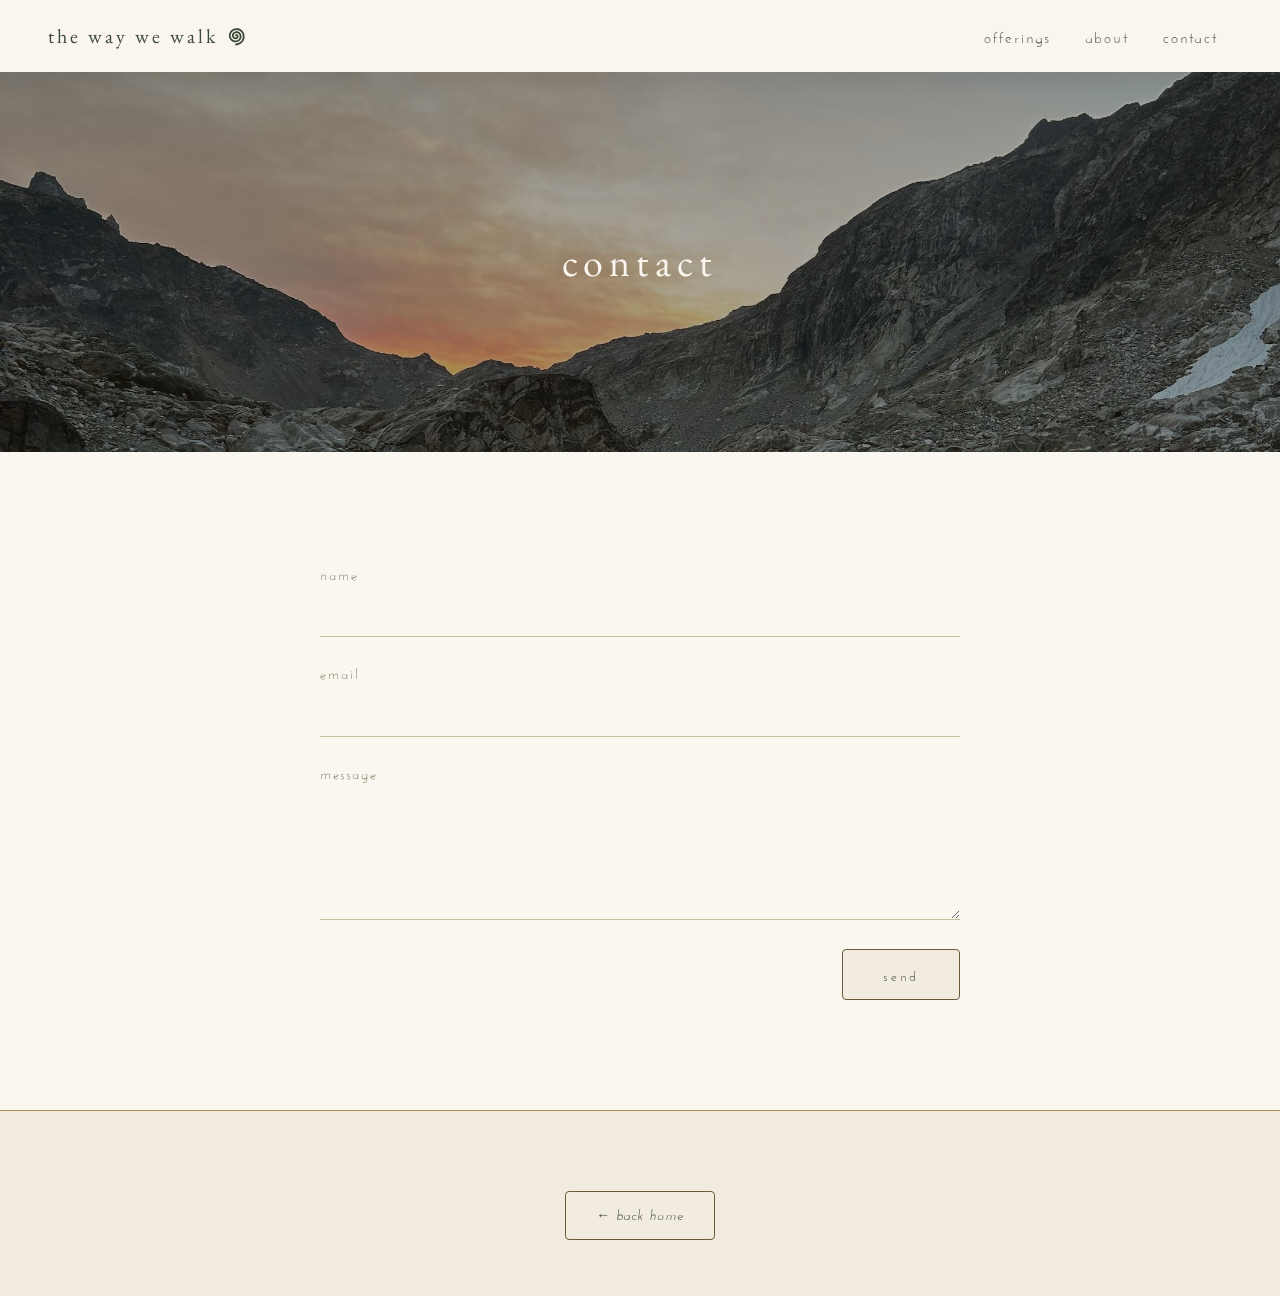
==== contact.html @ c04e2c0a "Split contact into its own page Contact form moves off the home page onto a new contact.html (mirror" ====
<!doctype html>
<html lang="en">
  <head>
    <title>Contact — The Way We Walk</title>
    <meta charset="UTF-8" />
    <meta name="viewport" content="width=device-width, initial-scale=1" />
    <link
      rel="stylesheet"
      href="https://fonts.googleapis.com/css2?family=EB+Garamond:ital,wght@0,400;0,500;0,600;1,400;1,500&display=swap"
    />
    <link rel="stylesheet" href="style.css" />
    <link
      rel="icon"
      type="image/svg+xml"
      href="data:image/svg+xml,<svg xmlns='http://www.w3.org/2000/svg' viewBox='0 0 20 20'><rect width='20' height='20' rx='4' fill='%23FAF7F0'/><path d='M10.00,9.20 L10.29,9.09 L10.65,9.10 L11.02,9.26 L11.35,9.56 L11.57,10.00 L11.64,10.53 L11.52,11.10 L11.19,11.64 L10.68,12.08 L10.00,12.34 L9.23,12.37 L8.44,12.14 L7.73,11.65 L7.19,10.91 L6.89,10.00 L6.90,8.99 L7.23,7.99 L7.90,7.11 L8.85,6.46 L10.00,6.12 L11.25,6.16 L12.46,6.61 L13.51,7.45 L14.28,8.61 L14.65,10.00 L14.57,11.48 L14.01,12.91 L13.00,14.14 L11.63,15.01 L10.00,15.42 L8.28,15.30 L6.63,14.63 L5.24,13.46 L4.26,11.87 L3.81,10.00 L3.97,8.04 L4.74,6.18 L6.09,4.62 L7.90,3.53 L10.00,3.04 L12.20,3.23 L14.27,4.12 L16.00,5.64 L17.21,7.66 L17.73,10.00 L17.50,12.44 L16.50,14.72 L14.82,16.63 L12.58,17.94 L10.00,18.50' stroke='%232A2A24' stroke-width='1.7' stroke-linecap='round' fill='none'/></svg>"
    />
  </head>
  <body>
    <!-- Navbar is injected by navbar.js (shared across pages). -->
    <div class="site-nav nav-sticky" id="site-nav"></div>
    <script src="js/navbar.js"></script>

    <!-- Banner -->
    <div class="parallax-band parallax-contact">
      <span class="banner-title">contact</span>
    </div>

    <div class="section-contact" id="contact">
      <form
        id="contactForm"
        name="contact"
        method="POST"
        data-netlify="true"
        netlify-honeypot="bot-field"
        action="/thank-you.html"
      >
        <input type="hidden" name="form-name" value="contact" />
        <p hidden><label>Don't fill this out: <input name="bot-field" /></label></p>
        <div class="form-field">
          <label class="form-label" for="contact-name">name</label>
          <input class="form-input" type="text" required name="name" id="contact-name" />
        </div>
        <div class="form-field">
          <label class="form-label" for="contact-email">email</label>
          <input class="form-input" type="email" required name="email" id="contact-email" />
        </div>
        <div class="form-field">
          <label class="form-label" for="contact-message">message</label>
          <textarea class="form-textarea" required name="message" id="contact-message" rows="4"></textarea>
        </div>
        <div class="form-actions">
          <button type="submit" class="btn btn-contact-submit">send</button>
        </div>
      </form>
    </div>

    <footer class="site-footer">
      <a href="index.html" class="btn btn-footer btn-footer-italic">&larr; back home</a>
    </footer>
  </body>
</html>
---- style.css ----
/* ---------------------------------------------------------------------------
   Fonts. EB Garamond (display/headline face) is loaded via Google Fonts in
   each page's <head>. Josefin Sans (body & UI text) is self-hosted, see
   fonts/josefin-sans.
--------------------------------------------------------------------------- */
@font-face {
  font-family: "Josefin Sans";
  src: url("fonts/josefin-sans/JosefinSans-Light.ttf") format("truetype");
  font-weight: 300;
  font-style: normal;
  font-display: swap;
}
@font-face {
  font-family: "Josefin Sans";
  src: url("fonts/josefin-sans/JosefinSans-LightItalic.ttf") format("truetype");
  font-weight: 300;
  font-style: italic;
  font-display: swap;
}
@font-face {
  font-family: "Josefin Sans";
  src: url("fonts/josefin-sans/JosefinSans-Regular.ttf") format("truetype");
  font-weight: 400;
  font-style: normal;
  font-display: swap;
}
@font-face {
  font-family: "Josefin Sans";
  src: url("fonts/josefin-sans/JosefinSans-Italic.ttf") format("truetype");
  font-weight: 400;
  font-style: italic;
  font-display: swap;
}
@font-face {
  font-family: "Josefin Sans";
  src: url("fonts/josefin-sans/JosefinSans-SemiBold.ttf") format("truetype");
  font-weight: 600;
  font-style: normal;
  font-display: swap;
}
@font-face {
  font-family: "Josefin Sans";
  src: url("fonts/josefin-sans/JosefinSans-SemiBoldItalic.ttf") format("truetype");
  font-weight: 600;
  font-style: italic;
  font-display: swap;
}

/* ---------------------------------------------------------------------------
   Design tokens
--------------------------------------------------------------------------- */
:root {
  --cream: #faf7f0;
  --card-white: #ffffff;
  --band-tint: #f1ecdf;
  --text-primary: #3a3b33;
  --text-body: #4b4c42;
  --muted-1: #6b6f63;
  --muted-2: #9a8f6e;
  --muted-3: #8a8266;
  --forest: #3b4a34;
  --forest-dark: #2a3327;
  --gold: #b08b57;
  --brown: #6b5a3a;
  --moss: #5c6b42;
  --moss-bg-1: rgba(107, 122, 79, 0.1);
  --moss-bg-2: rgba(107, 122, 79, 0.12);
  --input-line: #c9be9f;
}

/* ---------------------------------------------------------------------------
   Base
--------------------------------------------------------------------------- */
html {
  scroll-behavior: smooth;
  /* Guard against horizontal scrolling. Applied to <html>, NOT <body>: putting
     it on the (100%-height) body turns the body into its own scroll container,
     which stops window scroll events from firing and breaks the
     navbar-on-scroll color change and the mobile parallax. */
  overflow-x: hidden;
  height: 100%;
}

body {
  margin: 0;
  height: 100%;
  font-family: "Josefin Sans", sans-serif;
  font-size: 17px;
  line-height: 1.6;
  color: var(--text-primary);
  /* Explicit, since a top-level tab defaults unstyled areas to opaque white
     regardless of OS dark mode, but a cross-origin iframe doesn't reliably
     get the same treatment in Safari — without this, whatever's behind the
     embedding page's iframe container shows through instead. */
  background-color: var(--cream);
}

/* Faint paper-grain texture, home page only (matches the reference exactly —
   the other pages' background is a flat color with no texture). */
body.textured {
  background: var(--cream)
    url("data:image/svg+xml;utf8,<svg xmlns=%22http://www.w3.org/2000/svg%22 width=%22200%22 height=%22200%22><filter id=%22n%22><feTurbulence type=%22fractalNoise%22 baseFrequency=%220.85%22 numOctaves=%222%22 stitchTiles=%22stitch%22/></filter><rect width=%22200%22 height=%22200%22 filter=%22url(%23n)%22 opacity=%220.035%22/></svg>");
}

img {
  max-width: 100%;
}

a {
  color: var(--brown);
  text-decoration: none;
}
a:hover {
  color: var(--moss);
}
::selection {
  background: var(--gold);
  color: #fff;
}

.serif {
  font-family: "EB Garamond", serif;
}

@keyframes sway {
  0%,
  100% {
    transform: rotate(-2deg) translateY(0);
  }
  50% {
    transform: rotate(2deg) translateY(-2px);
  }
}

/* ---------------------------------------------------------------------------
   Icons — the hand-drawn spiral motif (nav wordmark, hero, favicon). Color
   is left to inherit from context (nav dark/light state, hero white) rather
   than fixed, since it now renders on both light and dark backgrounds.
--------------------------------------------------------------------------- */
.spiral-icon {
  width: 20px;
  height: 20px;
  flex-shrink: 0;
}

/* ---------------------------------------------------------------------------
   Nav
--------------------------------------------------------------------------- */
.site-nav {
  top: 0;
  left: 0;
  right: 0;
  z-index: 20;
  transition:
    background 0.4s ease,
    box-shadow 0.4s ease;
}
.site-nav.nav-fixed {
  position: fixed;
  background: transparent;
  box-shadow: none;
}
.site-nav.nav-fixed.scrolled {
  background: #faf6efee;
  box-shadow: 0 4px 20px rgba(30, 25, 10, 0.08);
}
.site-nav.nav-sticky {
  position: sticky;
  background: #faf6efee;
  box-shadow: 0 4px 20px rgba(30, 25, 10, 0.08);
}

.nav-inner {
  max-width: 1800px;
  margin: 0 auto;
  display: flex;
  align-items: center;
  justify-content: space-between;
  padding: 0 48px;
  height: 72px;
}

.nav-wordmark {
  display: flex;
  align-items: center;
  gap: 8px;
  font-family: "EB Garamond", serif;
  font-size: 20px;
  letter-spacing: 3px;
  transition:
    color 0.4s ease,
    opacity 0.4s ease;
}
.nav-wordmark-light {
  color: #faf6ef;
}
.nav-wordmark-dark {
  color: var(--forest);
}

/* Wordmark+icon and nav links share one reveal trigger — both hidden until
   scrolled past the hero, then fade in together with the nav background. */
.nav-reveal-hidden {
  opacity: 0;
}
.nav-reveal-visible {
  opacity: 1;
}

.nav-links {
  display: flex;
  align-items: center;
  gap: 6px;
  height: 100%;
  transition: opacity 0.4s ease;
}
.nav-link {
  display: flex;
  align-items: center;
  height: 100%;
  box-sizing: border-box;
  padding: 0 14px;
  font-size: 15px;
  letter-spacing: 2px;
  transition:
    color 0.3s ease,
    background 0.3s ease;
}
.nav-link:hover {
  color: var(--moss);
  background: var(--moss-bg-2);
}
.nav-link-light {
  color: #faf6ef;
}
.nav-link-dark {
  color: var(--text-body);
}
.nav-link-active {
  color: var(--forest);
}

@media (max-width: 600px) {
  .nav-inner {
    padding: 0 20px;
  }
  .nav-links {
    gap: 0;
  }
  .nav-link {
    padding: 0 10px;
    font-size: 13px;
    letter-spacing: 1.5px;
  }
  .nav-wordmark {
    font-size: 17px;
    letter-spacing: 2px;
  }
}

/* ---------------------------------------------------------------------------
   Parallax bands
--------------------------------------------------------------------------- */
.parallax-band {
  background-attachment: fixed;
  background-position: center;
  background-repeat: no-repeat;
  background-size: cover;
}

.parallax-hero {
  background-image:
    linear-gradient(180deg, rgba(38, 28, 14, 0.2) 0%, rgba(38, 28, 14, 0.55) 100%),
    url("images/hero.jpeg");
  /* Tuned to center the three hikers in the source photo while preserving
     its aspect ratio — do not simplify to cover/center. */
  background-position: 75% 35%;
  background-size: 110% auto;
  min-height: 100vh;
  position: relative;
  display: flex;
  align-items: flex-end;
  justify-content: flex-end;
  text-align: center;
}

.parallax-about {
  background-image: linear-gradient(180deg, rgba(38, 28, 14, 0.4), rgba(38, 28, 14, 0.4)),
    url("images/about.jpeg");
  min-height: 380px;
  position: relative;
  display: flex;
  align-items: center;
  justify-content: center;
}

.parallax-contact {
  background-image: linear-gradient(180deg, rgba(38, 28, 14, 0.4), rgba(38, 28, 14, 0.4)),
    url("images/contact.jpeg");
  background-position: center 60%;
  min-height: 380px;
  position: relative;
  display: flex;
  align-items: center;
  justify-content: center;
}

.parallax-offerings {
  background-image: linear-gradient(180deg, rgba(20, 22, 16, 0.35), rgba(20, 22, 16, 0.35)),
    url("images/offerings.jpg");
  min-height: 380px;
  position: relative;
  display: flex;
  align-items: center;
  justify-content: center;
}

.banner-title {
  font-family: "EB Garamond", serif;
  font-size: 40px;
  color: #faf6ef;
  letter-spacing: 6px;
}

/* ---------------------------------------------------------------------------
   Hero
--------------------------------------------------------------------------- */
.hero-inner {
  padding: 0 8% 8.5% 0;
  transition: opacity 0.2s linear;
}
.hero-title-row {
  display: flex;
  align-items: center;
  gap: 14px;
  color: #faf6ef;
}
.hero-title {
  font-family: "EB Garamond", serif;
  font-weight: 400;
  font-size: clamp(18px, 2.5vw, 32px);
  color: #faf6ef;
  letter-spacing: 9px;
  line-height: 1.15;
  text-shadow:
    0 2px 20px rgba(0, 0, 0, 0.45),
    0 1px 4px rgba(0, 0, 0, 0.3);
}
.hero-spiral {
  flex-shrink: 0;
}

/* ---------------------------------------------------------------------------
   Scroll reveal (home page only)
--------------------------------------------------------------------------- */
.reveal {
  opacity: 0;
  transform: translateY(28px);
  transition:
    opacity 0.9s ease,
    transform 0.9s ease;
}
.reveal.is-visible {
  opacity: 1;
  transform: translateY(0);
}

/* ---------------------------------------------------------------------------
   Buttons — shared hover recipe site-wide: moss text/background/border.
--------------------------------------------------------------------------- */
.btn {
  display: inline-block;
  font-family: "Josefin Sans", sans-serif;
  text-decoration: none;
  cursor: pointer;
  border-radius: 4px;
  transition:
    background 0.3s ease,
    color 0.3s ease,
    border-color 0.3s ease;
}
.btn:hover {
  background: var(--moss-bg-1);
  color: var(--moss);
  border-color: var(--moss);
}

.btn-welcome-cta {
  padding: 14px 36px;
  border: 1px solid var(--forest);
  color: var(--forest);
  background: transparent;
  font-size: 17px;
  font-weight: 600;
  letter-spacing: 1.5px;
}
.btn-see-more {
  padding: 12px 28px;
  border: 1px solid var(--forest);
  color: var(--forest);
  background: transparent;
  font-size: 14px;
  letter-spacing: 1.5px;
}
.btn-contact-submit {
  float: right;
  padding: 14px 40px;
  background: var(--band-tint);
  color: var(--forest);
  border: 1px solid var(--brown);
  font-size: 13px;
  letter-spacing: 3px;
}
.btn-contact-submit:hover {
  background: var(--moss-bg-2);
}
.btn-footer {
  display: inline-block;
  padding: 12px 30px;
  border: 1px solid var(--brown);
  color: var(--forest);
  font-size: 14px;
  letter-spacing: 1px;
}
.btn-footer-italic {
  font-style: italic;
}
.btn-thankyou {
  padding: 14px 36px;
  border: 1px solid var(--forest);
  color: var(--forest);
  font-size: 12px;
  letter-spacing: 3px;
  text-transform: uppercase;
}

.italic-text {
  font-style: italic;
}

/* ---------------------------------------------------------------------------
   Welcome
--------------------------------------------------------------------------- */
.section-welcome {
  max-width: 720px;
  margin: 0 auto;
  padding: 120px 32px 100px;
  text-align: center;
}
.section-welcome-heading {
  margin-bottom: 18px;
}
.section-welcome-heading-text {
  font-family: "EB Garamond", serif;
  font-weight: 400;
  font-size: 30px;
  letter-spacing: 0.5px;
  color: var(--text-body);
}
.welcome-mountain {
  display: flex;
  justify-content: center;
  margin-top: 10px;
}
.welcome-mountain img {
  width: 90px;
  height: auto;
}
.section-welcome p {
  font-size: 19px;
  line-height: 1.9;
  color: var(--text-body);
}
.welcome-cta {
  margin-top: 40px;
}

/* ---------------------------------------------------------------------------
   About
--------------------------------------------------------------------------- */
.section-about {
  max-width: 1100px;
  margin: 0 auto;
  padding: 110px 32px;
}
.about-grid {
  display: flex;
  align-items: center;
  gap: 72px;
  flex-wrap: wrap;
}
.about-photo {
  flex: 1 1 340px;
  text-align: center;
}
.about-photo img {
  height: auto;
  display: block;
  margin: 0 auto;
  border-radius: 2px;
}
.about-caption {
  margin-top: 18px;
  font-family: "EB Garamond", serif;
  font-style: italic;
  font-size: 17px;
  color: var(--brown);
}
.about-text {
  flex: 1 1 460px;
}
.about-text p {
  font-size: 18px;
  line-height: 1.85;
  color: var(--text-body);
}

/* ---------------------------------------------------------------------------
   Inspiration
--------------------------------------------------------------------------- */
.section-inspiration {
  max-width: 1100px;
  margin: 0 auto;
  padding: 110px 32px;
}
.inspiration-grid {
  display: flex;
  align-items: center;
  gap: 72px;
  flex-wrap: wrap;
}
.inspiration-text {
  flex: 1 1 460px;
}
.inspiration-photo {
  flex: 1 1 380px;
}
.inspiration-photo img {
  width: 100%;
  height: auto;
  display: block;
  border-radius: 2px;
}
.inspiration-title {
  font-family: "EB Garamond", serif;
  font-weight: 400;
  font-size: 26px;
  letter-spacing: 2px;
  color: var(--text-body);
}
.inspiration-text p {
  font-size: 18px;
  line-height: 1.85;
  color: var(--text-body);
  margin-top: 24px;
}
.inspiration-wave {
  margin: 28px 0;
  display: flex;
}
.inspiration-wave svg {
  color: var(--moss);
  animation: sway 5s ease-in-out infinite;
  transform-origin: center;
}
.inspiration-quote {
  font-style: italic;
  color: var(--text-primary);
}

/* ---------------------------------------------------------------------------
   Land
--------------------------------------------------------------------------- */
.section-land {
  max-width: 760px;
  margin: 0 auto;
  padding: 110px 32px 150px;
  text-align: center;
}
.section-land-heading {
  margin-bottom: 18px;
}
.section-land-heading-text {
  font-family: "EB Garamond", serif;
  font-weight: 400;
  font-size: 32px;
  letter-spacing: 1.5px;
  color: var(--text-body);
}
.section-land p {
  font-size: 18px;
  line-height: 1.9;
  color: var(--text-body);
}

/* ---------------------------------------------------------------------------
   Contact / forms (shared with the mini-trip sign-up form)
--------------------------------------------------------------------------- */
.section-contact {
  max-width: 640px;
  margin: 0 auto;
  padding: 110px 32px;
}
.form-field {
  margin-bottom: 24px;
}
.form-label {
  display: block;
  font-size: 14px;
  letter-spacing: 2px;
  color: var(--muted-3);
  margin-bottom: 8px;
}
.form-input,
.form-textarea {
  width: 100%;
  box-sizing: border-box;
  border: none;
  border-bottom: 1px solid var(--input-line);
  background: transparent;
  padding: 8px 2px;
  font-family: "Josefin Sans", sans-serif;
  font-size: 18px;
  color: var(--text-primary);
  outline: none;
}
.form-textarea {
  resize: vertical;
}
.form-actions {
  margin-top: 8px;
  overflow: hidden;
}

/* ---------------------------------------------------------------------------
   Footer
--------------------------------------------------------------------------- */
.site-footer {
  text-align: center;
  background: var(--band-tint);
  color: var(--text-body);
  padding: 80px 32px 56px;
  border-top: 1px solid var(--gold);
}
.minimal-footer {
  text-align: center;
  padding: 32px;
}

/* ---------------------------------------------------------------------------
   Offerings — trip cards
--------------------------------------------------------------------------- */
.section-offerings {
  max-width: 1100px;
  margin: 0 auto;
  padding: 100px 32px;
}
.offerings-intro {
  text-align: center;
  margin-bottom: 64px;
}
.label-gold {
  font-size: 13px;
  letter-spacing: 4px;
  color: var(--gold);
  text-transform: uppercase;
  margin-bottom: 18px;
}
.trip-cards {
  display: flex;
  flex-wrap: wrap;
  justify-content: center;
  gap: 40px;
}
.trip-card {
  width: 340px;
  background: var(--card-white);
  box-shadow: 0 18px 44px rgba(40, 35, 20, 0.1);
  border-radius: 6px;
  overflow: hidden;
}
.trip-card-image {
  width: 100%;
  height: 220px;
  object-fit: cover;
  object-position: center 45%;
  display: block;
}
.trip-card-placeholder {
  height: 220px;
  background: repeating-linear-gradient(135deg, #efe9da, #efe9da 10px, #e7dfcb 10px, #e7dfcb 20px);
  display: flex;
  align-items: center;
  justify-content: center;
}
.trip-card-placeholder span {
  font-family: monospace;
  font-size: 12px;
  letter-spacing: 1px;
  color: var(--muted-2);
}
.trip-card-body {
  padding: 32px;
}
.trip-card-name {
  font-family: "EB Garamond", serif;
  font-size: 26px;
  color: var(--forest-dark);
}
.trip-card-detail {
  font-size: 13px;
  color: var(--muted-2);
  margin-top: 4px;
}
.trip-divider {
  width: 32px;
  height: 1px;
  background: var(--gold);
  margin: 18px 0;
}
.trip-meta {
  display: flex;
  align-items: center;
  gap: 8px;
  font-size: 13px;
  letter-spacing: 1px;
  color: var(--muted-1);
  margin: 6px 0;
}
.trip-icon {
  flex: none;
  width: 13px;
  height: 13px;
  color: var(--gold);
}
.trip-desc {
  font-size: 16px;
  line-height: 1.75;
  color: var(--text-body);
  margin: 20px 0 0;
}
.trip-card-body .btn-see-more {
  margin-top: 20px;
}

/* ---------------------------------------------------------------------------
   Trip detail page
--------------------------------------------------------------------------- */
.tinted-band {
  background: var(--band-tint);
}
.trip-header {
  text-align: center;
  padding: 96px 32px 72px;
}
.trip-header-title {
  font-family: "EB Garamond", serif;
  font-size: 44px;
  color: var(--forest-dark);
  letter-spacing: 1px;
}
.trip-header-subtitle {
  font-size: 16px;
  color: var(--muted-1);
  margin-top: 8px;
}
.trip-header-tagline {
  font-size: 19px;
  font-style: italic;
  color: var(--text-body);
  margin-top: 20px;
}

.trip-glance {
  max-width: 900px;
  margin: 0 auto;
  padding: 64px 32px 0;
  display: flex;
  justify-content: center;
  gap: 80px;
  flex-wrap: wrap;
  text-align: center;
}
.trip-glance-label {
  font-size: 12px;
  letter-spacing: 2.5px;
  text-transform: uppercase;
  color: var(--gold);
  margin-bottom: 10px;
}
.trip-glance-value {
  font-size: 17px;
  color: var(--text-primary);
}

.trip-rule-wrap {
  max-width: 900px;
  margin: 0 auto;
  padding: 64px 32px;
}
.trip-rule {
  width: 100%;
  height: 1px;
  background: #dcd3b8;
}

.trip-what-wrap {
  max-width: 1100px;
  margin: 0 auto;
  padding: 0 32px 100px;
}
.trip-what-row {
  display: flex;
  gap: 56px;
  align-items: stretch;
  flex-wrap: wrap;
}
.trip-what-text {
  flex: 6 1 400px;
}
.trip-what-text p {
  font-size: 18px;
  line-height: 1.85;
  color: var(--text-body);
}
.trip-what-photo {
  flex: 4 1 300px;
}
.trip-what-photo img {
  width: 100%;
  height: 100%;
  object-fit: cover;
  border-radius: 6px;
  box-shadow: 0 18px 44px rgba(40, 35, 20, 0.12);
}
@media (max-width: 600px) {
  .trip-what-row {
    flex-direction: column;
  }
  .trip-what-photo {
    order: -1;
  }
  .trip-what-photo img {
    height: auto;
    object-fit: initial;
  }
}

/* ---------------------------------------------------------------------------
   Thank-you page
--------------------------------------------------------------------------- */
.thankyou-wrap {
  min-height: 100vh;
  display: flex;
  flex-direction: column;
}
.thankyou-content {
  flex: 1;
  display: flex;
  align-items: center;
  justify-content: center;
  text-align: center;
  padding: 64px 32px;
}
.thankyou-inner {
  max-width: 560px;
}
.thankyou-title {
  font-family: "EB Garamond", serif;
  font-size: 40px;
  color: var(--forest-dark);
  margin-bottom: 22px;
}
.thankyou-rule {
  width: 48px;
  height: 1px;
  background: var(--gold);
  margin: 0 auto 28px;
}
.thankyou-content p {
  font-size: 18px;
  line-height: 1.8;
  color: var(--text-body);
}
.thankyou-content .btn-thankyou {
  margin-top: 28px;
}

/* ---------------------------------------------------------------------------
   Mobile: parallax doesn't render reliably with fixed attachment, so fall
   back to normal scroll-attachment, same as the previous design.
--------------------------------------------------------------------------- */
@media only screen and (max-width: 768px) {
  .parallax-hero,
  .parallax-about,
  .parallax-contact,
  .parallax-offerings {
    background-attachment: scroll;
  }
  .parallax-hero {
    min-height: 100vh;
    background-position: center 65%;
    background-size: cover;
  }
  .parallax-about {
    min-height: 320px;
    background-position: center 35%;
  }
  .parallax-contact {
    min-height: 320px;
    background-position: center 50%;
  }
  .parallax-offerings {
    min-height: 320px;
    background-position: center 55%;
  }
}
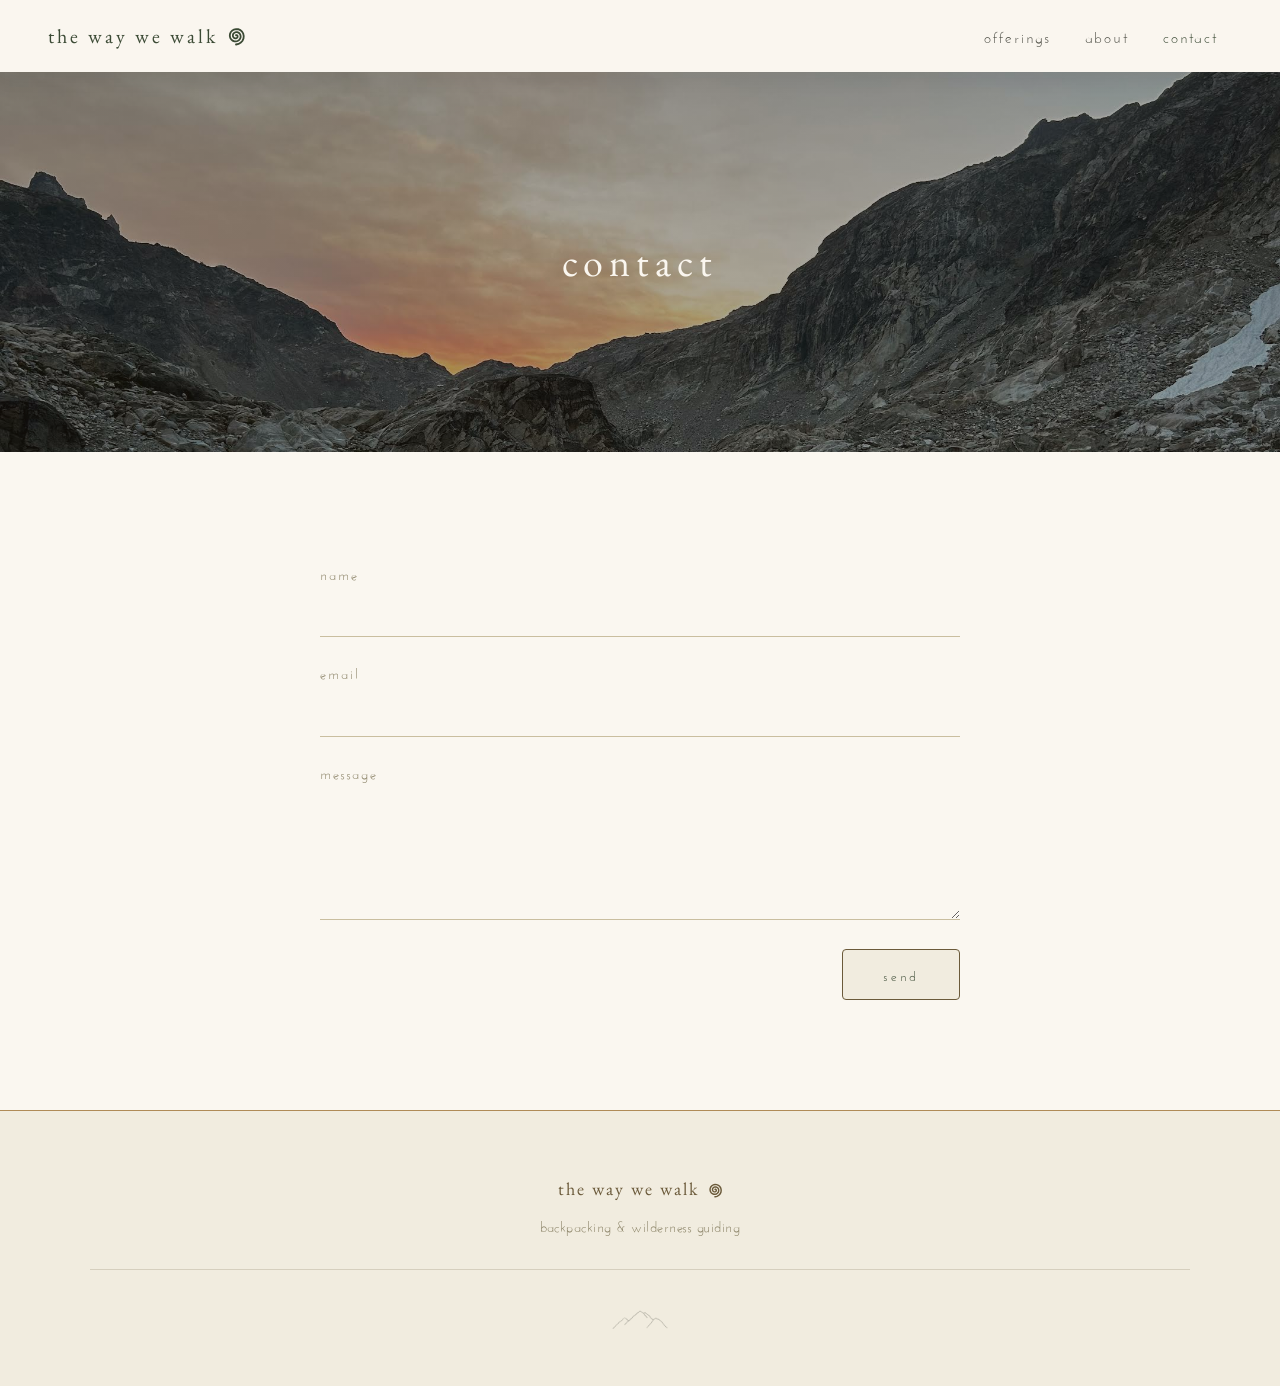
==== commit 35e19f9e: "Redesign footer site-wide; swap section background tints Footer: centered wordmark+icon over a tagli" ====
--- a/contact.html
+++ b/contact.html
@@ -55,7 +55,12 @@
     </div>
 
     <footer class="site-footer">
-      <a href="index.html" class="btn btn-footer btn-footer-italic">&larr; back home</a>
+      <div class="footer-inner">
+        <div class="footer-wordmark">the way we walk<svg width="16" height="16" viewBox="0 0 20 20" fill="none" style="flex-shrink: 0;"><path d="M10.00,9.20 L10.29,9.09 L10.65,9.10 L11.02,9.26 L11.35,9.56 L11.57,10.00 L11.64,10.53 L11.52,11.10 L11.19,11.64 L10.68,12.08 L10.00,12.34 L9.23,12.37 L8.44,12.14 L7.73,11.65 L7.19,10.91 L6.89,10.00 L6.90,8.99 L7.23,7.99 L7.90,7.11 L8.85,6.46 L10.00,6.12 L11.25,6.16 L12.46,6.61 L13.51,7.45 L14.28,8.61 L14.65,10.00 L14.57,11.48 L14.01,12.91 L13.00,14.14 L11.63,15.01 L10.00,15.42 L8.28,15.30 L6.63,14.63 L5.24,13.46 L4.26,11.87 L3.81,10.00 L3.97,8.04 L4.74,6.18 L6.09,4.62 L7.90,3.53 L10.00,3.04 L12.20,3.23 L14.27,4.12 L16.00,5.64 L17.21,7.66 L17.73,10.00 L17.50,12.44 L16.50,14.72 L14.82,16.63 L12.58,17.94 L10.00,18.50" stroke="currentColor" stroke-width="1.8" stroke-linecap="round" fill="none" /></svg></div>
+        <p class="footer-tagline">backpacking &amp; wilderness guiding</p>
+        <div class="footer-divider"></div>
+        <img class="footer-mountain" src="images/mountain-outline.png" alt="mountain outline" />
+      </div>
     </footer>
   </body>
 </html>
--- a/style.css
+++ b/style.css
@@ -275,7 +275,7 @@
   /* Tuned to center the three hikers in the source photo while preserving
      its aspect ratio — do not simplify to cover/center. */
   background-position: 75% 35%;
-  background-size: 110% auto;
+  background-size: 105% auto;
   min-height: 100vh;
   position: relative;
   display: flex;
@@ -414,17 +414,6 @@
 .btn-contact-submit:hover {
   background: var(--moss-bg-2);
 }
-.btn-footer {
-  display: inline-block;
-  padding: 12px 30px;
-  border: 1px solid var(--brown);
-  color: var(--forest);
-  font-size: 14px;
-  letter-spacing: 1px;
-}
-.btn-footer-italic {
-  font-style: italic;
-}
 .btn-thankyou {
   padding: 14px 36px;
   border: 1px solid var(--forest);
@@ -432,10 +421,6 @@
   font-size: 12px;
   letter-spacing: 3px;
   text-transform: uppercase;
-}
-
-.italic-text {
-  font-style: italic;
 }
 
 /* ---------------------------------------------------------------------------
@@ -639,12 +624,39 @@
   text-align: center;
   background: var(--band-tint);
   color: var(--text-body);
-  padding: 80px 32px 56px;
+  padding: 64px 32px 40px;
   border-top: 1px solid var(--gold);
 }
-.minimal-footer {
-  text-align: center;
-  padding: 32px;
+.footer-inner {
+  max-width: 1100px;
+  margin: 0 auto;
+}
+.footer-wordmark {
+  display: flex;
+  align-items: center;
+  justify-content: center;
+  gap: 8px;
+  font-family: "EB Garamond", serif;
+  font-size: 18px;
+  letter-spacing: 2px;
+  color: var(--brown);
+}
+.footer-tagline {
+  font-size: 14px;
+  letter-spacing: 0.5px;
+  color: var(--muted-3);
+  margin-top: 10px;
+}
+.footer-divider {
+  width: 100%;
+  height: 1px;
+  background: rgba(107, 90, 58, 0.2);
+  margin: 32px 0;
+}
+.footer-mountain {
+  width: 64px;
+  height: auto;
+  opacity: 0.6;
 }
 
 /* ---------------------------------------------------------------------------
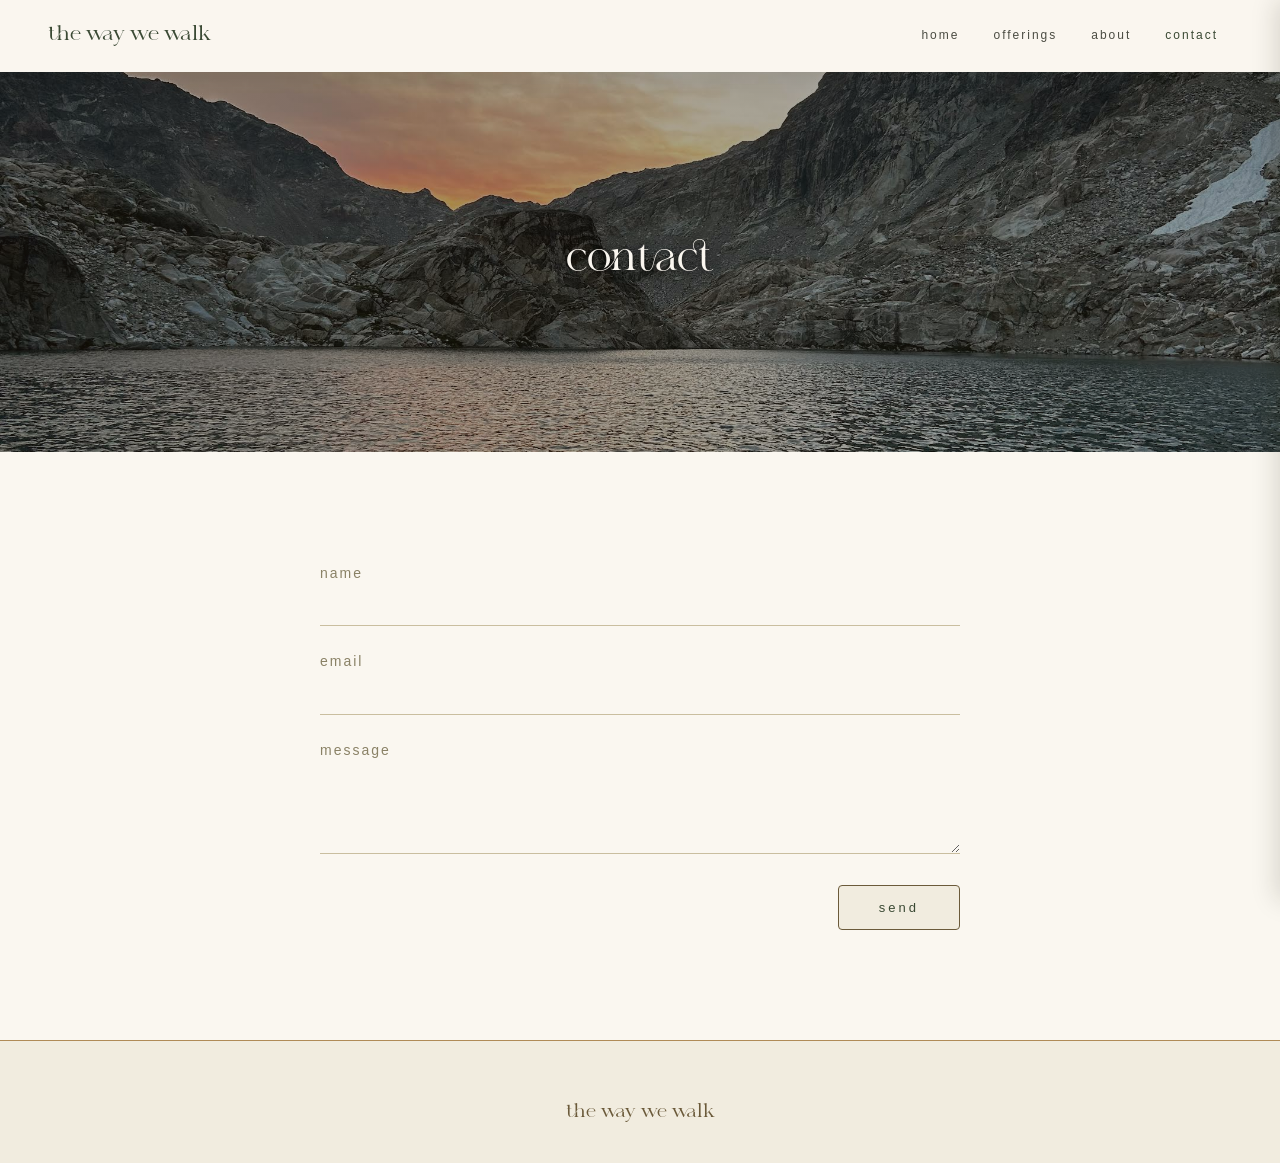
==== commit 2435bd87: "Remove spiral/mountain decals and footer tagline; add UserWay widget site-wide Drops the decorative " ====
--- a/contact.html
+++ b/contact.html
@@ -14,6 +14,7 @@
       type="image/svg+xml"
       href="data:image/svg+xml,<svg xmlns='http://www.w3.org/2000/svg' viewBox='0 0 20 20'><rect width='20' height='20' rx='4' fill='%23FAF7F0'/><path d='M10.00,9.20 L10.29,9.09 L10.65,9.10 L11.02,9.26 L11.35,9.56 L11.57,10.00 L11.64,10.53 L11.52,11.10 L11.19,11.64 L10.68,12.08 L10.00,12.34 L9.23,12.37 L8.44,12.14 L7.73,11.65 L7.19,10.91 L6.89,10.00 L6.90,8.99 L7.23,7.99 L7.90,7.11 L8.85,6.46 L10.00,6.12 L11.25,6.16 L12.46,6.61 L13.51,7.45 L14.28,8.61 L14.65,10.00 L14.57,11.48 L14.01,12.91 L13.00,14.14 L11.63,15.01 L10.00,15.42 L8.28,15.30 L6.63,14.63 L5.24,13.46 L4.26,11.87 L3.81,10.00 L3.97,8.04 L4.74,6.18 L6.09,4.62 L7.90,3.53 L10.00,3.04 L12.20,3.23 L14.27,4.12 L16.00,5.64 L17.21,7.66 L17.73,10.00 L17.50,12.44 L16.50,14.72 L14.82,16.63 L12.58,17.94 L10.00,18.50' stroke='%232A2A24' stroke-width='1.7' stroke-linecap='round' fill='none'/></svg>"
     />
+    <script src="https://cdn.userway.org/widget.js" data-account="0WvC8qDpOY" data-position="3"></script>
   </head>
   <body>
     <!-- Navbar is injected by navbar.js (shared across pages). -->
@@ -56,10 +57,7 @@
 
     <footer class="site-footer">
       <div class="footer-inner">
-        <div class="footer-wordmark">the way we walk<svg width="16" height="16" viewBox="0 0 20 20" fill="none" style="flex-shrink: 0;"><path d="M10.00,9.20 L10.29,9.09 L10.65,9.10 L11.02,9.26 L11.35,9.56 L11.57,10.00 L11.64,10.53 L11.52,11.10 L11.19,11.64 L10.68,12.08 L10.00,12.34 L9.23,12.37 L8.44,12.14 L7.73,11.65 L7.19,10.91 L6.89,10.00 L6.90,8.99 L7.23,7.99 L7.90,7.11 L8.85,6.46 L10.00,6.12 L11.25,6.16 L12.46,6.61 L13.51,7.45 L14.28,8.61 L14.65,10.00 L14.57,11.48 L14.01,12.91 L13.00,14.14 L11.63,15.01 L10.00,15.42 L8.28,15.30 L6.63,14.63 L5.24,13.46 L4.26,11.87 L3.81,10.00 L3.97,8.04 L4.74,6.18 L6.09,4.62 L7.90,3.53 L10.00,3.04 L12.20,3.23 L14.27,4.12 L16.00,5.64 L17.21,7.66 L17.73,10.00 L17.50,12.44 L16.50,14.72 L14.82,16.63 L12.58,17.94 L10.00,18.50" stroke="currentColor" stroke-width="1.8" stroke-linecap="round" fill="none" /></svg></div>
-        <p class="footer-tagline">backpacking &amp; wilderness guiding</p>
-        <div class="footer-divider"></div>
-        <img class="footer-mountain" src="images/mountain-outline.png" alt="mountain outline" />
+        <div class="footer-wordmark">the way we walk</div>
       </div>
     </footer>
   </body>
--- a/style.css
+++ b/style.css
@@ -1,48 +1,21 @@
 /* ---------------------------------------------------------------------------
-   Fonts. EB Garamond (display/headline face) is loaded via Google Fonts in
-   each page's <head>. Josefin Sans (body & UI text) is self-hosted, see
-   fonts/josefin-sans.
+   Fonts. Orange Avenue (display/headline face) is self-hosted, see fonts/.
+   EB Garamond (loaded via Google Fonts in each page's <head>) stays wired in
+   as a fallback in case the demo font fails to load. OpenDyslexic (body &
+   UI text) is self-hosted, see fonts/OpenDyslexic-Regular.otf.
 --------------------------------------------------------------------------- */
 @font-face {
-  font-family: "Josefin Sans";
-  src: url("fonts/josefin-sans/JosefinSans-Light.ttf") format("truetype");
-  font-weight: 300;
-  font-style: normal;
-  font-display: swap;
-}
-@font-face {
-  font-family: "Josefin Sans";
-  src: url("fonts/josefin-sans/JosefinSans-LightItalic.ttf") format("truetype");
-  font-weight: 300;
-  font-style: italic;
-  font-display: swap;
-}
-@font-face {
-  font-family: "Josefin Sans";
-  src: url("fonts/josefin-sans/JosefinSans-Regular.ttf") format("truetype");
+  font-family: "Orange Avenue";
+  src: url("fonts/OrangeAvenueDEMO-Regular.otf") format("opentype");
   font-weight: 400;
   font-style: normal;
   font-display: swap;
 }
 @font-face {
-  font-family: "Josefin Sans";
-  src: url("fonts/josefin-sans/JosefinSans-Italic.ttf") format("truetype");
+  font-family: "OpenDyslexic";
+  src: url("fonts/OpenDyslexic-Regular.otf") format("opentype");
   font-weight: 400;
-  font-style: italic;
-  font-display: swap;
-}
-@font-face {
-  font-family: "Josefin Sans";
-  src: url("fonts/josefin-sans/JosefinSans-SemiBold.ttf") format("truetype");
-  font-weight: 600;
   font-style: normal;
-  font-display: swap;
-}
-@font-face {
-  font-family: "Josefin Sans";
-  src: url("fonts/josefin-sans/JosefinSans-SemiBoldItalic.ttf") format("truetype");
-  font-weight: 600;
-  font-style: italic;
   font-display: swap;
 }
 
@@ -84,8 +57,8 @@
 body {
   margin: 0;
   height: 100%;
-  font-family: "Josefin Sans", sans-serif;
-  font-size: 17px;
+  font-family: "OpenDyslexic", sans-serif;
+  font-size: 15px;
   line-height: 1.6;
   color: var(--text-primary);
   /* Explicit, since a top-level tab defaults unstyled areas to opaque white
@@ -119,7 +92,8 @@
 }
 
 .serif {
-  font-family: "EB Garamond", serif;
+  font-family: "Orange Avenue", "EB Garamond", serif;
+  font-feature-settings: "liga" 1, "dlig" 1;
 }
 
 @keyframes sway {
@@ -141,6 +115,9 @@
   width: 20px;
   height: 20px;
   flex-shrink: 0;
+  /* Orange Avenue's caps sit visually higher in their line box than the
+     flex-centered icon, so nudge the icon up to match. */
+  transform: translateY(-2px);
 }
 
 /* ---------------------------------------------------------------------------
@@ -184,9 +161,10 @@
   display: flex;
   align-items: center;
   gap: 8px;
-  font-family: "EB Garamond", serif;
+  font-family: "Orange Avenue", "EB Garamond", serif;
+  font-feature-settings: "liga" 1, "dlig" 1;
   font-size: 20px;
-  letter-spacing: 3px;
+  line-height: 1;
   transition:
     color 0.4s ease,
     opacity 0.4s ease;
@@ -220,7 +198,7 @@
   height: 100%;
   box-sizing: border-box;
   padding: 0 14px;
-  font-size: 15px;
+  font-size: 12px;
   letter-spacing: 2px;
   transition:
     color 0.3s ease,
@@ -240,21 +218,125 @@
   color: var(--forest);
 }
 
+/* Hamburger — hidden above 600px, where the inline .nav-links row is used
+   instead. Bars use currentColor so the light/dark variants match the
+   wordmark/link color swap. Closing is handled by the drawer's own close
+   button/backdrop, so this never needs an open/X state of its own. */
+.nav-hamburger {
+  display: none;
+  flex-direction: column;
+  justify-content: center;
+  gap: 5px;
+  width: 24px;
+  height: 24px;
+  padding: 0;
+  background: none;
+  border: none;
+  cursor: pointer;
+  transition: opacity 0.4s ease;
+}
+.nav-hamburger span {
+  display: block;
+  width: 100%;
+  height: 2px;
+  background: currentColor;
+}
+.nav-hamburger-light {
+  color: #faf6ef;
+}
+.nav-hamburger-dark {
+  color: var(--text-body);
+}
+
+/* Backdrop dims the page behind the drawer; tapping it closes the drawer. */
+.nav-backdrop {
+  position: fixed;
+  inset: 0;
+  background: rgba(20, 18, 10, 0.4);
+  opacity: 0;
+  pointer-events: none;
+  transition: opacity 0.3s ease;
+  z-index: 25;
+}
+.nav-backdrop.open {
+  opacity: 1;
+  pointer-events: auto;
+}
+
+/* Drawer slides in from the right, always solid regardless of the nav's
+   own transparent/scrolled state. This is a stable DOM node (see navbar.js)
+   — only .open is ever toggled on it, it's never recreated, which is what
+   lets the transform transition actually animate. */
+.nav-drawer {
+  position: fixed;
+  top: 0;
+  right: 0;
+  bottom: 0;
+  width: min(320px, 84vw);
+  display: flex;
+  flex-direction: column;
+  background: #faf6ef;
+  box-shadow: -4px 0 24px rgba(30, 25, 10, 0.15);
+  transform: translateX(100%);
+  transition: transform 0.35s cubic-bezier(0.4, 0, 0.2, 1);
+  z-index: 30;
+}
+.nav-drawer.open {
+  transform: translateX(0);
+}
+.nav-drawer-head {
+  display: flex;
+  align-items: center;
+  justify-content: space-between;
+  padding: 22px 20px;
+  border-bottom: 1px solid rgba(107, 90, 58, 0.1);
+}
+.nav-drawer-title {
+  font-size: 12px;
+  font-weight: 600;
+  letter-spacing: 2.5px;
+  text-transform: uppercase;
+  color: var(--brown);
+}
+.nav-drawer-close {
+  background: none;
+  border: none;
+  cursor: pointer;
+  font-size: 26px;
+  line-height: 1;
+  color: var(--brown);
+  padding: 4px 6px;
+  margin: -4px -6px;
+}
+.nav-drawer-links {
+  display: flex;
+  flex-direction: column;
+  padding: 8px;
+  overflow-y: auto;
+}
+.nav-drawer-links a {
+  padding: 16px 12px;
+  font-size: 12px;
+  letter-spacing: 1.5px;
+  color: var(--text-body);
+  border-bottom: 1px solid rgba(107, 90, 58, 0.08);
+}
+.nav-drawer-links a:hover {
+  color: var(--moss);
+}
+
 @media (max-width: 600px) {
   .nav-inner {
     padding: 0 20px;
   }
   .nav-links {
-    gap: 0;
-  }
-  .nav-link {
-    padding: 0 10px;
-    font-size: 13px;
-    letter-spacing: 1.5px;
+    display: none;
+  }
+  .nav-hamburger {
+    display: flex;
   }
   .nav-wordmark {
     font-size: 17px;
-    letter-spacing: 2px;
   }
 }
 
@@ -270,18 +352,43 @@
 
 .parallax-hero {
   background-image:
-    linear-gradient(180deg, rgba(38, 28, 14, 0.2) 0%, rgba(38, 28, 14, 0.55) 100%),
+    linear-gradient(180deg, rgba(38, 28, 14, 0.05) 0%, rgba(38, 28, 14, 0.32) 100%),
     url("images/hero.jpeg");
-  /* Tuned to center the three hikers in the source photo while preserving
-     its aspect ratio — do not simplify to cover/center. */
-  background-position: 75% 35%;
-  background-size: 105% auto;
+  background-position: 50% 25%;
+  background-size: 100% auto;
   min-height: 100vh;
   position: relative;
   display: flex;
-  align-items: flex-end;
-  justify-content: flex-end;
+  align-items: center;
+  justify-content: center;
   text-align: center;
+}
+.hero-inner {
+  transform: translateY(-80px);
+  transition: opacity 0.2s linear;
+}
+.hero-title {
+  font-family: "Orange Avenue", "EB Garamond", serif;
+  font-feature-settings: "liga" 1, "dlig" 1;
+  font-weight: 400;
+  font-size: clamp(30px, 5vw, 58px);
+  color: #faf6ef;
+  letter-spacing: 6px;
+  line-height: 1.15;
+  text-shadow:
+    0 2px 20px rgba(0, 0, 0, 0.45),
+    0 1px 4px rgba(0, 0, 0, 0.3);
+}
+.hero-swirl {
+  display: flex;
+  justify-content: center;
+  margin-top: 12px;
+  color: #ffffff;
+  filter: drop-shadow(0 2px 8px rgba(0, 0, 0, 0.4));
+}
+.hero-swirl .spiral-icon {
+  width: 34px;
+  height: 34px;
 }
 
 .parallax-about {
@@ -297,7 +404,10 @@
 .parallax-contact {
   background-image: linear-gradient(180deg, rgba(38, 28, 14, 0.4), rgba(38, 28, 14, 0.4)),
     url("images/contact.jpeg");
-  background-position: center 60%;
+  /* No parallax here — plain scroll attachment keeps size/position
+     resolving against this local 380px band (not the viewport). */
+  background-attachment: scroll;
+  background-position: center 47%;
   min-height: 380px;
   position: relative;
   display: flex;
@@ -308,6 +418,12 @@
 .parallax-offerings {
   background-image: linear-gradient(180deg, rgba(20, 22, 16, 0.35), rgba(20, 22, 16, 0.35)),
     url("images/offerings.jpg");
+  /* No parallax here — plain scroll attachment keeps size/position
+     resolving against this local 380px band (not the viewport), so cover
+     ends up width-constrained with plenty of vertical slack to move
+     within, unlike the other, still-parallax bands. */
+  background-attachment: scroll;
+  background-position: center 40%;
   min-height: 380px;
   position: relative;
   display: flex;
@@ -316,39 +432,19 @@
 }
 
 .banner-title {
-  font-family: "EB Garamond", serif;
+  font-family: "Orange Avenue", "EB Garamond", serif;
+  font-feature-settings: "liga" 1, "dlig" 1;
   font-size: 40px;
   color: #faf6ef;
-  letter-spacing: 6px;
-}
-
-/* ---------------------------------------------------------------------------
-   Hero
---------------------------------------------------------------------------- */
-.hero-inner {
-  padding: 0 8% 8.5% 0;
-  transition: opacity 0.2s linear;
-}
-.hero-title-row {
-  display: flex;
-  align-items: center;
-  gap: 14px;
-  color: #faf6ef;
-}
-.hero-title {
-  font-family: "EB Garamond", serif;
-  font-weight: 400;
-  font-size: clamp(18px, 2.5vw, 32px);
-  color: #faf6ef;
-  letter-spacing: 9px;
-  line-height: 1.15;
   text-shadow:
-    0 2px 20px rgba(0, 0, 0, 0.45),
-    0 1px 4px rgba(0, 0, 0, 0.3);
-}
-.hero-spiral {
-  flex-shrink: 0;
-}
+    0 2px 20px rgba(0, 0, 0, 0.6),
+    0 1px 4px rgba(0, 0, 0, 0.5),
+    0 0 30px rgba(0, 0, 0, 0.4);
+}
+.parallax-about .banner-title {
+  text-shadow: none;
+}
+
 
 /* ---------------------------------------------------------------------------
    Scroll reveal (home page only)
@@ -370,7 +466,7 @@
 --------------------------------------------------------------------------- */
 .btn {
   display: inline-block;
-  font-family: "Josefin Sans", sans-serif;
+  font-family: "OpenDyslexic", sans-serif;
   text-decoration: none;
   cursor: pointer;
   border-radius: 4px;
@@ -390,7 +486,7 @@
   border: 1px solid var(--forest);
   color: var(--forest);
   background: transparent;
-  font-size: 17px;
+  font-size: 15px;
   font-weight: 600;
   letter-spacing: 1.5px;
 }
@@ -436,10 +532,10 @@
   margin-bottom: 18px;
 }
 .section-welcome-heading-text {
-  font-family: "EB Garamond", serif;
+  font-family: "Orange Avenue", "EB Garamond", serif;
+  font-feature-settings: "liga" 1, "dlig" 1;
   font-weight: 400;
   font-size: 30px;
-  letter-spacing: 0.5px;
   color: var(--text-body);
 }
 .welcome-mountain {
@@ -452,7 +548,7 @@
   height: auto;
 }
 .section-welcome p {
-  font-size: 19px;
+  font-size: 15px;
   line-height: 1.9;
   color: var(--text-body);
 }
@@ -486,7 +582,8 @@
 }
 .about-caption {
   margin-top: 18px;
-  font-family: "EB Garamond", serif;
+  font-family: "Orange Avenue", "EB Garamond", serif;
+  font-feature-settings: "liga" 1, "dlig" 1;
   font-style: italic;
   font-size: 17px;
   color: var(--brown);
@@ -495,7 +592,7 @@
   flex: 1 1 460px;
 }
 .about-text p {
-  font-size: 18px;
+  font-size: 15px;
   line-height: 1.85;
   color: var(--text-body);
 }
@@ -527,14 +624,14 @@
   border-radius: 2px;
 }
 .inspiration-title {
-  font-family: "EB Garamond", serif;
+  font-family: "Orange Avenue", "EB Garamond", serif;
+  font-feature-settings: "liga" 1, "dlig" 1;
   font-weight: 400;
   font-size: 26px;
-  letter-spacing: 2px;
   color: var(--text-body);
 }
 .inspiration-text p {
-  font-size: 18px;
+  font-size: 15px;
   line-height: 1.85;
   color: var(--text-body);
   margin-top: 24px;
@@ -566,14 +663,14 @@
   margin-bottom: 18px;
 }
 .section-land-heading-text {
-  font-family: "EB Garamond", serif;
+  font-family: "Orange Avenue", "EB Garamond", serif;
+  font-feature-settings: "liga" 1, "dlig" 1;
   font-weight: 400;
   font-size: 32px;
-  letter-spacing: 1.5px;
   color: var(--text-body);
 }
 .section-land p {
-  font-size: 18px;
+  font-size: 15px;
   line-height: 1.9;
   color: var(--text-body);
 }
@@ -604,8 +701,8 @@
   border-bottom: 1px solid var(--input-line);
   background: transparent;
   padding: 8px 2px;
-  font-family: "Josefin Sans", sans-serif;
-  font-size: 18px;
+  font-family: "OpenDyslexic", sans-serif;
+  font-size: 15px;
   color: var(--text-primary);
   outline: none;
 }
@@ -636,13 +733,18 @@
   align-items: center;
   justify-content: center;
   gap: 8px;
-  font-family: "EB Garamond", serif;
+  font-family: "Orange Avenue", "EB Garamond", serif;
+  font-feature-settings: "liga" 1, "dlig" 1;
   font-size: 18px;
-  letter-spacing: 2px;
+  line-height: 1;
   color: var(--brown);
 }
+.footer-wordmark svg {
+  flex-shrink: 0;
+  transform: translateY(-2px);
+}
 .footer-tagline {
-  font-size: 14px;
+  font-size: 12px;
   letter-spacing: 0.5px;
   color: var(--muted-3);
   margin-top: 10px;
@@ -686,6 +788,7 @@
 }
 .trip-card {
   width: 340px;
+  max-width: 100%;
   background: var(--card-white);
   box-shadow: 0 18px 44px rgba(40, 35, 20, 0.1);
   border-radius: 6px;
@@ -715,8 +818,9 @@
   padding: 32px;
 }
 .trip-card-name {
-  font-family: "EB Garamond", serif;
-  font-size: 26px;
+  font-family: "Orange Avenue", "EB Garamond", serif;
+  font-feature-settings: normal;
+  font-size: 21px;
   color: var(--forest-dark);
 }
 .trip-card-detail {
@@ -746,7 +850,7 @@
   color: var(--gold);
 }
 .trip-desc {
-  font-size: 16px;
+  font-size: 14px;
   line-height: 1.75;
   color: var(--text-body);
   margin: 20px 0 0;
@@ -766,10 +870,10 @@
   padding: 96px 32px 72px;
 }
 .trip-header-title {
-  font-family: "EB Garamond", serif;
+  font-family: "Orange Avenue", "EB Garamond", serif;
+  font-feature-settings: normal;
   font-size: 44px;
   color: var(--forest-dark);
-  letter-spacing: 1px;
 }
 .trip-header-subtitle {
   font-size: 16px;
@@ -777,7 +881,7 @@
   margin-top: 8px;
 }
 .trip-header-tagline {
-  font-size: 19px;
+  font-size: 16px;
   font-style: italic;
   color: var(--text-body);
   margin-top: 20px;
@@ -801,7 +905,7 @@
   margin-bottom: 10px;
 }
 .trip-glance-value {
-  font-size: 17px;
+  font-size: 15px;
   color: var(--text-primary);
 }
 
@@ -831,7 +935,7 @@
   flex: 6 1 400px;
 }
 .trip-what-text p {
-  font-size: 18px;
+  font-size: 15px;
   line-height: 1.85;
   color: var(--text-body);
 }
@@ -878,7 +982,8 @@
   max-width: 560px;
 }
 .thankyou-title {
-  font-family: "EB Garamond", serif;
+  font-family: "Orange Avenue", "EB Garamond", serif;
+  font-feature-settings: "liga" 1, "dlig" 1;
   font-size: 40px;
   color: var(--forest-dark);
   margin-bottom: 22px;
@@ -890,7 +995,7 @@
   margin: 0 auto 28px;
 }
 .thankyou-content p {
-  font-size: 18px;
+  font-size: 15px;
   line-height: 1.8;
   color: var(--text-body);
 }
@@ -904,14 +1009,12 @@
 --------------------------------------------------------------------------- */
 @media only screen and (max-width: 768px) {
   .parallax-hero,
-  .parallax-about,
-  .parallax-contact,
-  .parallax-offerings {
+  .parallax-about {
     background-attachment: scroll;
   }
   .parallax-hero {
     min-height: 100vh;
-    background-position: center 65%;
+    background-position: 54% 65%;
     background-size: cover;
   }
   .parallax-about {
@@ -920,10 +1023,49 @@
   }
   .parallax-contact {
     min-height: 320px;
-    background-position: center 50%;
   }
   .parallax-offerings {
     min-height: 320px;
-    background-position: center 55%;
-  }
-}
+  }
+}
+
+/* ---------------------------------------------------------------------------
+   Mobile: tighter section padding — the desktop numbers read as excessive
+   whitespace on a phone-height viewport.
+--------------------------------------------------------------------------- */
+@media (max-width: 600px) {
+  .section-welcome {
+    padding: 72px 24px 56px;
+  }
+  .section-about,
+  .section-inspiration,
+  .section-contact {
+    padding: 72px 24px;
+  }
+  .about-grid,
+  .inspiration-grid {
+    gap: 40px;
+  }
+  .section-land {
+    padding: 72px 24px 96px;
+  }
+  .section-offerings {
+    padding: 64px 24px;
+  }
+  .trip-header {
+    padding: 64px 24px 48px;
+  }
+  .trip-glance {
+    gap: 40px;
+    padding: 40px 24px 0;
+  }
+  .trip-rule-wrap {
+    padding: 40px 24px;
+  }
+  .trip-what-wrap {
+    padding: 0 24px 64px;
+  }
+  .site-footer {
+    padding: 48px 24px 32px;
+  }
+}
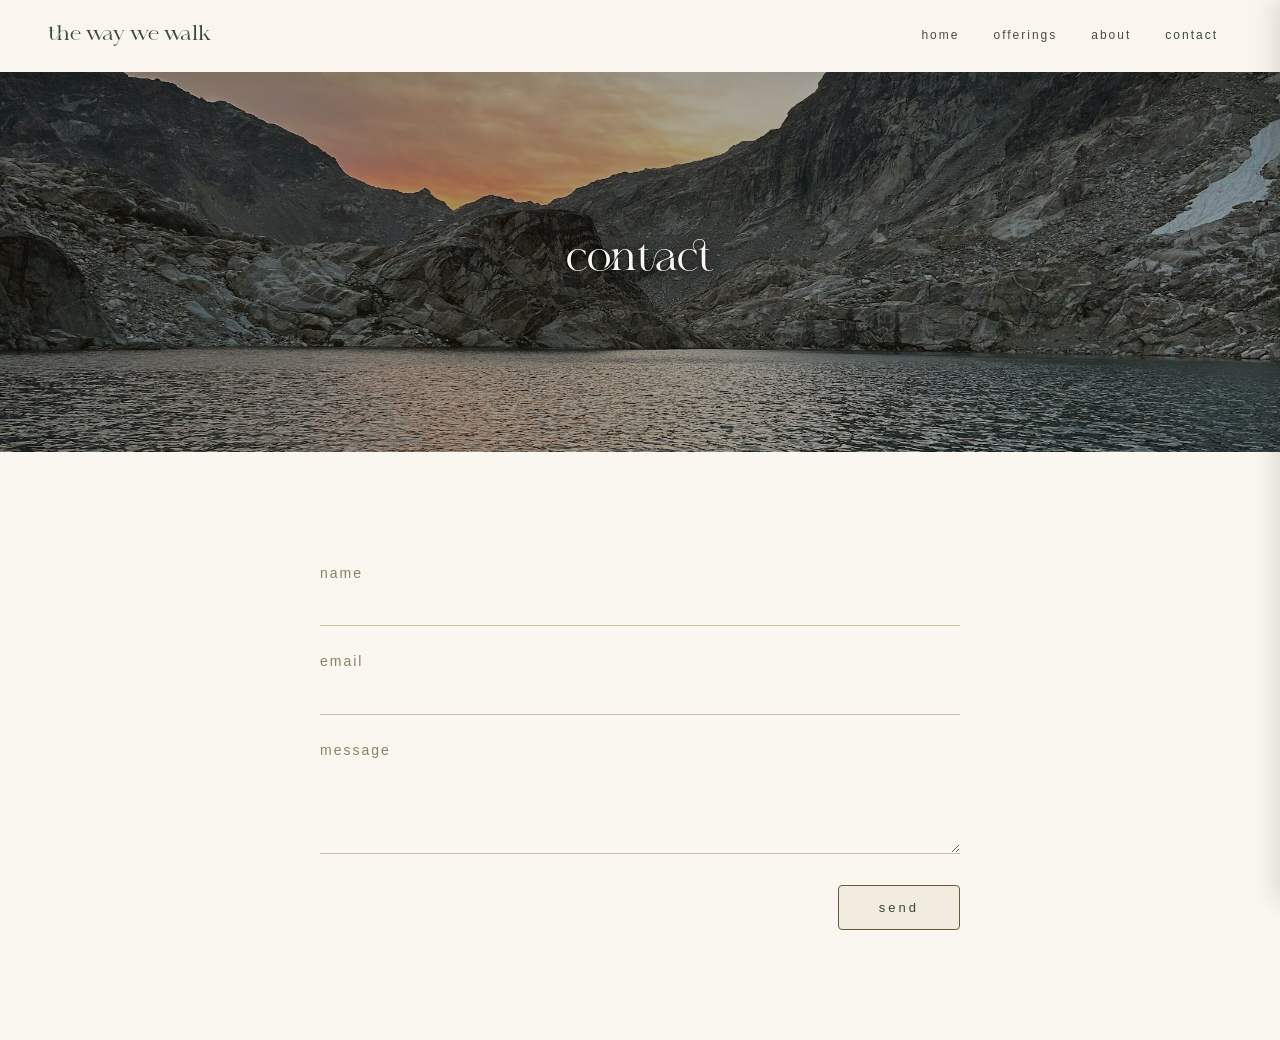
==== commit 28c53040: "Remove site footer entirely Follows up the earlier decal/tagline cleanup; the footer only contained " ====
--- a/contact.html
+++ b/contact.html
@@ -54,11 +54,5 @@
         </div>
       </form>
     </div>
-
-    <footer class="site-footer">
-      <div class="footer-inner">
-        <div class="footer-wordmark">the way we walk</div>
-      </div>
-    </footer>
   </body>
 </html>
